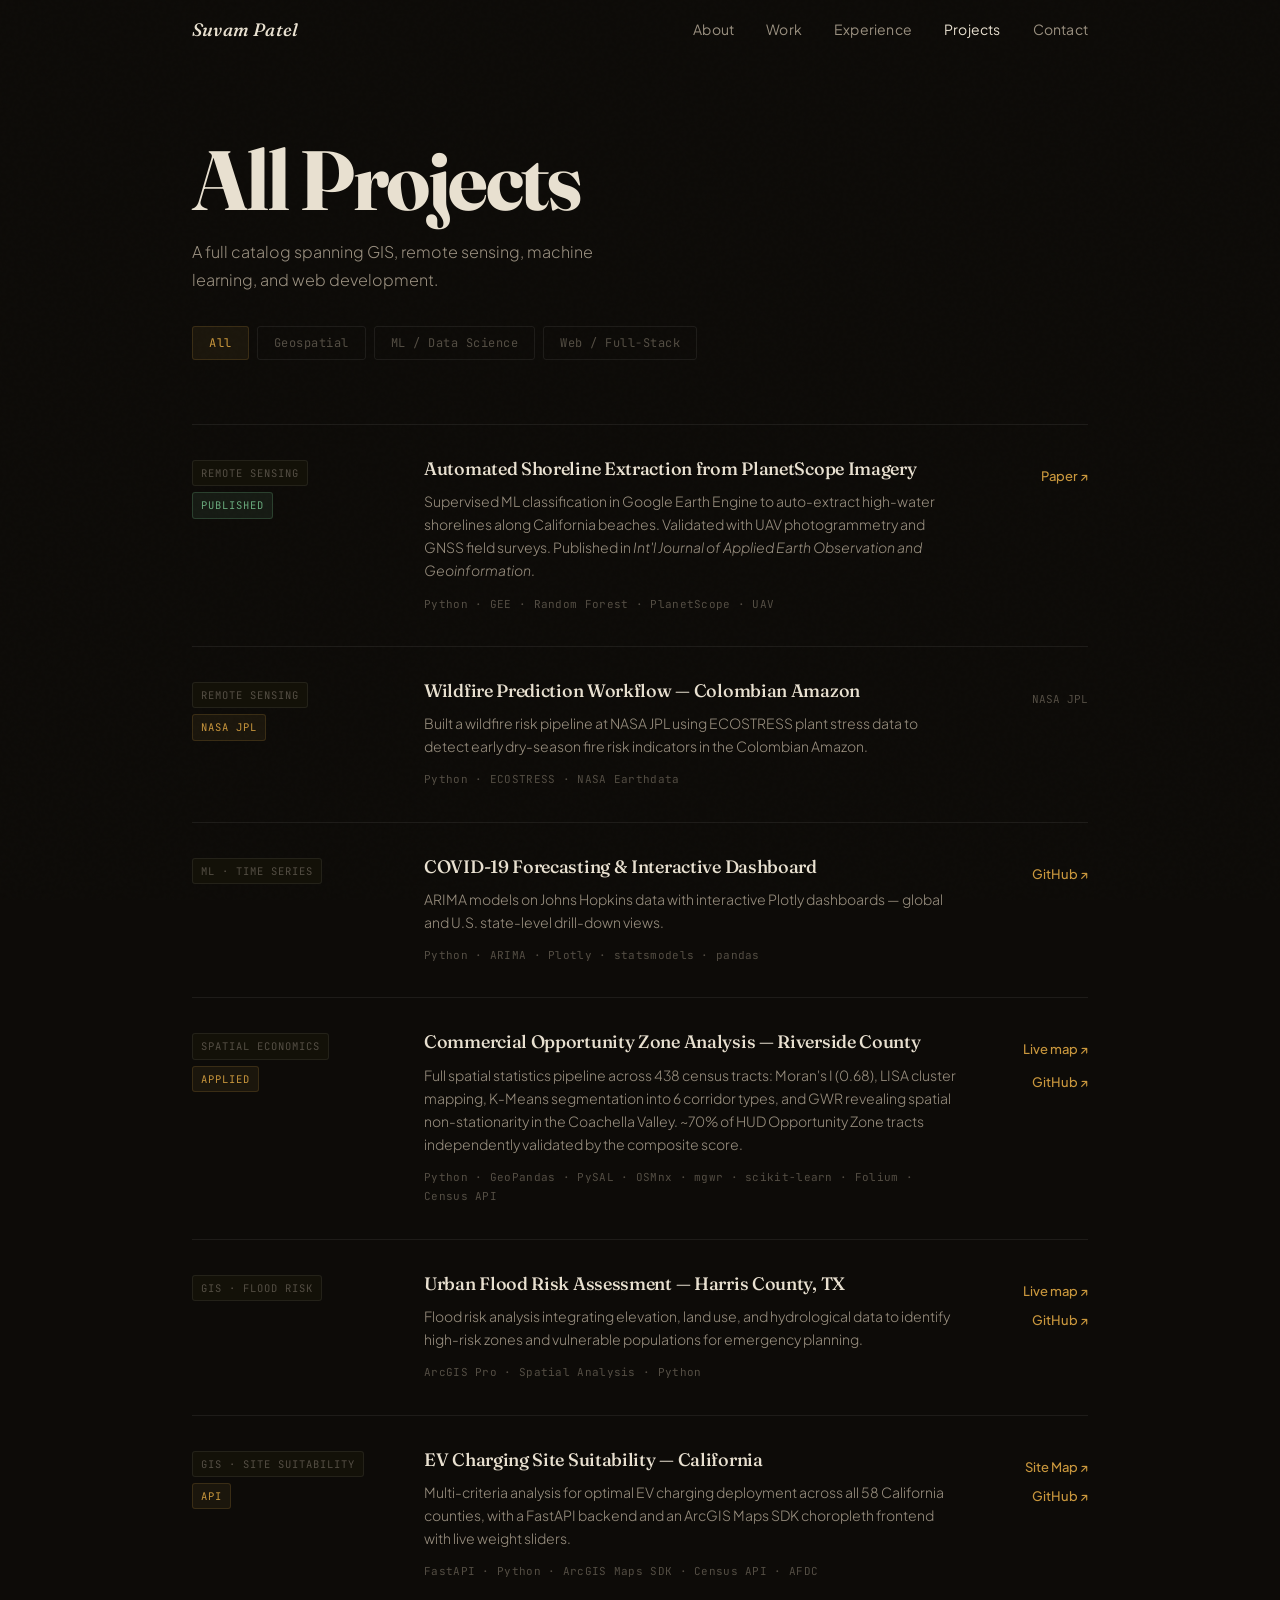
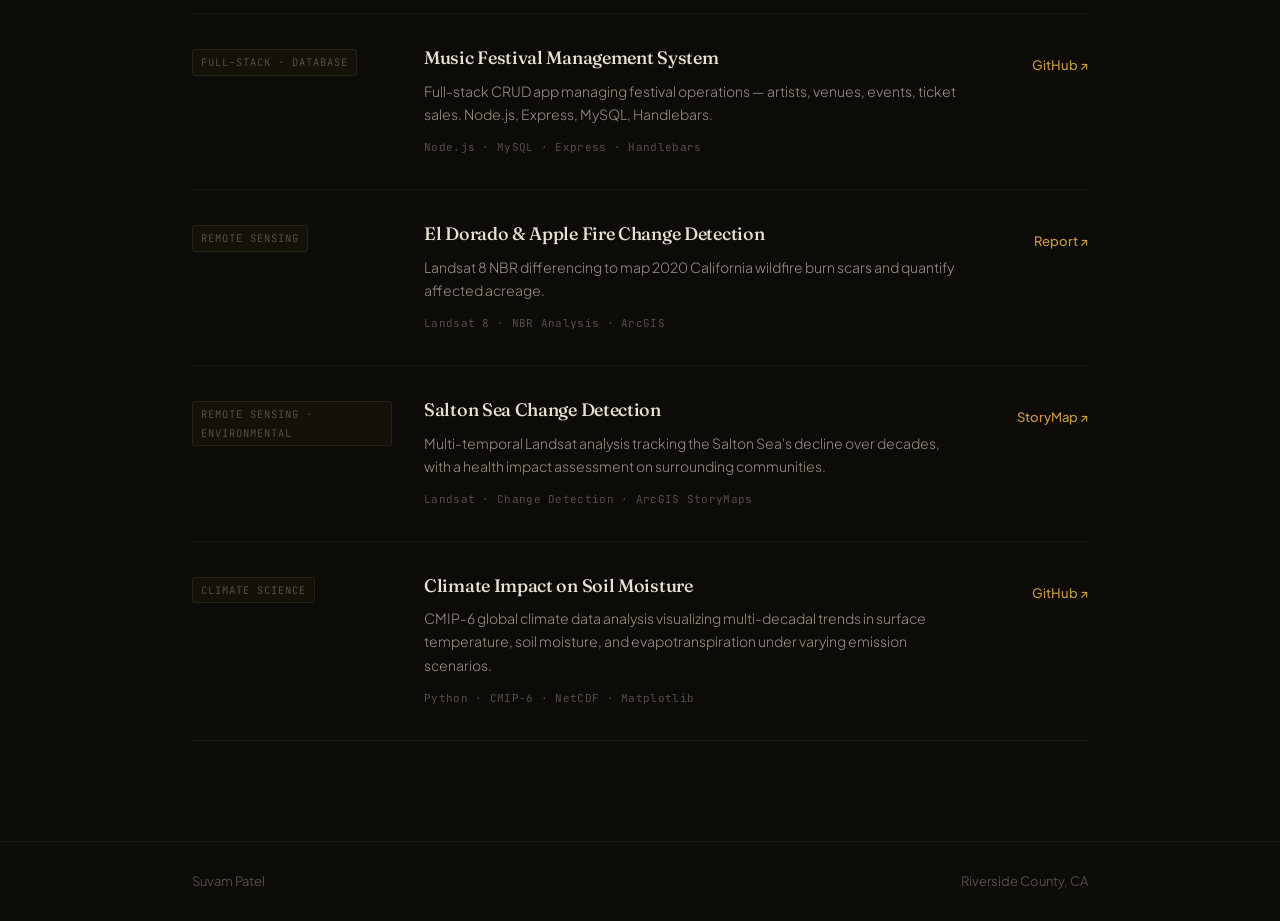
==== projects.html @ 7f9cf616 "Complete website revamp to implement better design and shiowcase newer projects" ====
<!DOCTYPE html>
<html lang="en">
<head>
  <meta charset="UTF-8" />
  <meta name="viewport" content="width=device-width, initial-scale=1.0" />
  <title>Projects — Suvam Patel</title>
  <link rel="preconnect" href="https://fonts.googleapis.com" />
  <link rel="preconnect" href="https://fonts.gstatic.com" crossorigin />
  <link href="https://fonts.googleapis.com/css2?family=Fraunces:ital,opsz,wght@0,9..144,300;0,9..144,500;0,9..144,700;1,9..144,300;1,9..144,500&family=Plus+Jakarta+Sans:wght@300;400;500;600&family=JetBrains+Mono:wght@400&display=swap" rel="stylesheet" />
  <link rel="stylesheet" href="styles.css" />
</head>
<body>

  <nav id="main-nav">
    <div class="nav-inner">
      <a href="index.html" class="nav-logo">Suvam Patel</a>
      <div class="nav-links">
        <a href="index.html#about">About</a>
        <a href="index.html#work">Work</a>
        <a href="index.html#experience">Experience</a>
        <a href="projects.html" class="active">Projects</a>
        <a href="index.html#contact">Contact</a>
      </div>
      <button class="mobile-menu-btn" id="mobile-menu-btn" aria-label="Toggle menu">
        <span></span><span></span><span></span>
      </button>
    </div>
  </nav>

  <div class="mobile-menu" id="mobile-menu">
    <a href="index.html#about">About</a>
    <a href="index.html#work">Work</a>
    <a href="index.html#experience">Experience</a>
    <a href="projects.html">Projects</a>
    <a href="index.html#contact">Contact</a>
  </div>

  <section class="archive-section">
    <div class="container">
      <div class="archive-header fade-in">
        <h1>All Projects</h1>
        <p>A full catalog spanning GIS, remote sensing, machine learning, and web development.</p>
        <div class="filter-controls">
          <button class="filter-btn active" data-filter="all">All</button>
          <button class="filter-btn" data-filter="geospatial">Geospatial</button>
          <button class="filter-btn" data-filter="ml">ML / Data Science</button>
          <button class="filter-btn" data-filter="web">Web / Full-Stack</button>
        </div>
      </div>

      <div class="project-table" id="projects-grid">

        <div class="table-row fade-in" data-category="geospatial ml">
          <div class="table-meta">
            <span class="table-tag">Remote Sensing</span>
            <span class="table-tag tag-green">Published</span>
          </div>
          <div class="table-content">
            <h3>Automated Shoreline Extraction from PlanetScope Imagery</h3>
            <p>Supervised ML classification in Google Earth Engine to auto-extract high-water shorelines along California beaches. Validated with UAV photogrammetry and GNSS field surveys. Published in <em>Int'l Journal of Applied Earth Observation and Geoinformation</em>.</p>
            <div class="table-stack">Python · GEE · Random Forest · PlanetScope · UAV</div>
          </div>
          <div class="table-links">
            <a href="https://www.sciencedirect.com/science/article/pii/S1569843226000890" target="_blank">Paper ↗</a>
          </div>
        </div>

        <div class="table-row fade-in" data-category="geospatial ml">
          <div class="table-meta">
            <span class="table-tag">Remote Sensing</span>
            <span class="table-tag tag-amber">NASA JPL</span>
          </div>
          <div class="table-content">
            <h3>Wildfire Prediction Workflow — Colombian Amazon</h3>
            <p>Built a wildfire risk pipeline at NASA JPL using ECOSTRESS plant stress data to detect early dry-season fire risk indicators in the Colombian Amazon.</p>
            <div class="table-stack">Python · ECOSTRESS · NASA Earthdata</div>
          </div>
          <div class="table-links">
            <span class="table-org">NASA JPL</span>
          </div>
        </div>

        <div class="table-row fade-in" data-category="ml">
          <div class="table-meta">
            <span class="table-tag">ML · Time Series</span>
          </div>
          <div class="table-content">
            <h3>COVID-19 Forecasting &amp; Interactive Dashboard</h3>
            <p>ARIMA models on Johns Hopkins data with interactive Plotly dashboards — global and U.S. state-level drill-down views.</p>
            <div class="table-stack">Python · ARIMA · Plotly · statsmodels · pandas</div>
          </div>
          <div class="table-links">
            <a href="https://github.com/Suvamp/Springboard-Capstone-3" target="_blank">GitHub ↗</a>
          </div>
        </div>

        <div class="table-row fade-in" data-category="geospatial ml">
          <div class="table-meta">
            <span class="table-tag">Spatial Economics</span>
            <span class="table-tag tag-amber">Applied</span>
          </div>
          <div class="table-content">
            <h3>Commercial Opportunity Zone Analysis — Riverside County</h3>
            <p>Full spatial statistics pipeline across 438 census tracts: Moran's I (0.68), LISA cluster mapping, K-Means segmentation into 6 corridor types, and GWR revealing spatial non-stationarity in the Coachella Valley. ~70% of HUD Opportunity Zone tracts independently validated by the composite score.</p>
            <div class="table-stack">Python · GeoPandas · PySAL · OSMnx · mgwr · scikit-learn · Folium · Census API</div>
          </div>
          <div class="table-links">
            <a href="https://suvamp.github.io/riverside-county-economic-opportunity/outputs/riverside_opportunity_map.html" target="_blank">Live map ↗</a>
            <a href="https://github.com/Suvamp/riverside-county-economic-opportunity" target="_blank" style="display:block;margin-top:8px">GitHub ↗</a>
          </div>
        </div>

        <div class="table-row fade-in" data-category="geospatial">
          <div class="table-meta">
            <span class="table-tag">GIS · Flood Risk</span>
          </div>
          <div class="table-content">
            <h3>Urban Flood Risk Assessment — Harris County, TX</h3>
            <p>Flood risk analysis integrating elevation, land use, and hydrological data to identify high-risk zones and vulnerable populations for emergency planning.</p>
            <div class="table-stack">ArcGIS Pro · Spatial Analysis · Python</div>
          </div>
          <div class="table-links">
            <a href="https://suvamp.github.io/urban-flood-risk-harris-county/outputs/flood_vulnerability_harris_county.html" target="_blank">Live map ↗</a>
            <a href="https://github.com/Suvamp/urban-flood-risk-harris-county" target="_blank">GitHub ↗</a>
          </div>
        </div>

        <div class="table-row fade-in" data-category="geospatial ml">
          <div class="table-meta">
            <span class="table-tag">GIS · Site Suitability</span>
            <span class="table-tag tag-amber">API</span>
          </div>
          <div class="table-content">
            <h3>EV Charging Site Suitability — California</h3>
            <p>Multi-criteria analysis for optimal EV charging deployment across all 58 California counties, with a FastAPI backend and an ArcGIS Maps SDK choropleth frontend with live weight sliders.</p>
            <div class="table-stack">FastAPI · Python · ArcGIS Maps SDK · Census API · AFDC</div>
          </div>
          <div class="table-links">
            <a href="https://drive.google.com/file/d/1-9dDOX4KlTbAX_Nhvs55E2ekhkO6lzM5/view" target="_blank">Site Map ↗</a>
            <a href="https://github.com/Suvamp/ev-charging-suitability-ca" target="_blank">GitHub ↗</a>
          </div>
        </div>

        <div class="table-row fade-in" data-category="web">
          <div class="table-meta">
            <span class="table-tag">Full-Stack · Database</span>
          </div>
          <div class="table-content">
            <h3>Music Festival Management System</h3>
            <p>Full-stack CRUD app managing festival operations — artists, venues, events, ticket sales. Node.js, Express, MySQL, Handlebars.</p>
            <div class="table-stack">Node.js · MySQL · Express · Handlebars</div>
          </div>
          <div class="table-links">
            <a href="https://github.com/Suvamp/music-festival-management-cs340" target="_blank">GitHub ↗</a>
          </div>
        </div>

        <div class="table-row fade-in" data-category="geospatial ml">
          <div class="table-meta">
            <span class="table-tag">Remote Sensing</span>
          </div>
          <div class="table-content">
            <h3>El Dorado &amp; Apple Fire Change Detection</h3>
            <p>Landsat 8 NBR differencing to map 2020 California wildfire burn scars and quantify affected acreage.</p>
            <div class="table-stack">Landsat 8 · NBR Analysis · ArcGIS</div>
          </div>
          <div class="table-links">
            <a href="https://docs.google.com/document/d/1QT8m4PA0OmTmG7QIvuTVSIxr2TTD8AZc/edit" target="_blank">Report ↗</a>
          </div>
        </div>

        <div class="table-row fade-in" data-category="geospatial">
          <div class="table-meta">
            <span class="table-tag">Remote Sensing · Environmental</span>
          </div>
          <div class="table-content">
            <h3>Salton Sea Change Detection</h3>
            <p>Multi-temporal Landsat analysis tracking the Salton Sea's decline over decades, with a health impact assessment on surrounding communities.</p>
            <div class="table-stack">Landsat · Change Detection · ArcGIS StoryMaps</div>
          </div>
          <div class="table-links">
            <a href="https://storymaps.arcgis.com/stories/570a3bedf6514c26bbaa29a60c8576bd" target="_blank">StoryMap ↗</a>
          </div>
        </div>

        <div class="table-row fade-in" data-category="ml">
          <div class="table-meta">
            <span class="table-tag">Climate Science</span>
          </div>
          <div class="table-content">
            <h3>Climate Impact on Soil Moisture</h3>
            <p>CMIP-6 global climate data analysis visualizing multi-decadal trends in surface temperature, soil moisture, and evapotranspiration under varying emission scenarios.</p>
            <div class="table-stack">Python · CMIP-6 · NetCDF · Matplotlib</div>
          </div>
          <div class="table-links">
            <a href="https://github.com/Suvamp/Project-Analysis-of-surface-air-temperature-effect-on-soil-moisture-andevapotranspiration-rate" target="_blank">GitHub ↗</a>
          </div>
        </div>

      </div>
    </div>
  </section>

  <footer>
    <div class="container footer-inner">
      <span>Suvam Patel</span>
      <span>Riverside County, CA</span>
    </div>
  </footer>

  <script src="script.js"></script>
</body>
</html>
---- styles.css ----
/* ============================================================
   DESIGN SYSTEM
   Warm dark charcoal · Amber/ochre accent · Fraunces + Plus Jakarta Sans
   Editorial, scientific, human — not SaaS landing page
   ============================================================ */

:root {
  --bg:            #0d0b08;
  --bg-raised:     #131108;
  --bg-card:       #181510;
  --border:        rgba(255, 255, 255, 0.07);
  --border-warm:   rgba(201, 151, 61, 0.18);
  --accent:        #c9973d;
  --accent-light:  #e2b563;
  --accent-dim:    rgba(201, 151, 61, 0.08);
  --green:         #6aab7e;
  --green-dim:     rgba(106, 171, 126, 0.1);
  --green-border:  rgba(106, 171, 126, 0.25);
  --text-primary:  #e8e0d0;
  --text-secondary:#9a9080;
  --text-muted:    #544e44;
  --nav-h:         60px;
  --max-w:         960px;
}

*, *::before, *::after { margin: 0; padding: 0; box-sizing: border-box; }
html { scroll-behavior: smooth; }

body {
  font-family: 'Plus Jakarta Sans', -apple-system, sans-serif;
  background: var(--bg);
  color: var(--text-primary);
  font-size: 17px;
  line-height: 1.75;
  overflow-x: hidden;
}

/* Very subtle warm texture — paper-like grain */
body::after {
  content: '';
  position: fixed;
  inset: 0;
  background-image: url("data:image/svg+xml,%3Csvg viewBox='0 0 256 256' xmlns='http://www.w3.org/2000/svg'%3E%3Cfilter id='noise'%3E%3CfeTurbulence type='fractalNoise' baseFrequency='0.9' numOctaves='4' stitchTiles='stitch'/%3E%3C/filter%3E%3Crect width='100%25' height='100%25' filter='url(%23noise)' opacity='0.03'/%3E%3C/svg%3E");
  pointer-events: none;
  z-index: 0;
  opacity: 0.4;
}

/* ============================================================
   LAYOUT
   ============================================================ */

.container {
  max-width: var(--max-w);
  margin: 0 auto;
  padding: 0 32px;
  position: relative;
  z-index: 1;
}

/* ============================================================
   NAVIGATION
   ============================================================ */

#main-nav {
  position: fixed;
  top: 0; left: 0; right: 0;
  height: var(--nav-h);
  z-index: 200;
  transition: background 0.4s, border-color 0.4s;
  border-bottom: 1px solid transparent;
}

#main-nav.scrolled {
  background: rgba(13, 11, 8, 0.92);
  backdrop-filter: blur(14px);
  border-color: var(--border);
}

.nav-inner {
  max-width: var(--max-w);
  margin: 0 auto;
  padding: 0 32px;
  height: 100%;
  display: flex;
  align-items: center;
  justify-content: space-between;
}

.nav-logo {
  font-family: 'Fraunces', serif;
  font-weight: 500;
  font-size: 18px;
  color: var(--text-primary);
  text-decoration: none;
  font-style: italic;
  letter-spacing: 0.2px;
  transition: color 0.2s;
}
.nav-logo:hover { color: var(--accent-light); }

.nav-links {
  display: flex;
  align-items: center;
  gap: 32px;
}
.nav-links a {
  font-size: 14px;
  font-weight: 400;
  color: var(--text-secondary);
  text-decoration: none;
  transition: color 0.2s;
  letter-spacing: 0.2px;
}
.nav-links a:hover,
.nav-links a.active { color: var(--text-primary); }

.mobile-menu-btn {
  display: none;
  background: none;
  border: none;
  cursor: pointer;
  flex-direction: column;
  gap: 5px;
  padding: 6px;
}
.mobile-menu-btn span {
  display: block;
  width: 22px; height: 1.5px;
  background: var(--text-secondary);
  border-radius: 1px;
  transition: transform 0.3s, opacity 0.3s;
}

.mobile-menu {
  display: none;
  position: fixed;
  top: var(--nav-h);
  left: 0; right: 0;
  background: rgba(13, 11, 8, 0.97);
  backdrop-filter: blur(14px);
  border-bottom: 1px solid var(--border);
  padding: 20px 32px;
  z-index: 199;
  flex-direction: column;
  gap: 0;
}
.mobile-menu.open { display: flex; }
.mobile-menu a {
  font-size: 17px;
  color: var(--text-secondary);
  text-decoration: none;
  padding: 14px 0;
  border-bottom: 1px solid var(--border);
  transition: color 0.2s;
}
.mobile-menu a:last-child { border-bottom: none; }
.mobile-menu a:hover { color: var(--text-primary); }

/* ============================================================
   HERO
   ============================================================ */

#hero {
  min-height: 100vh;
  display: flex;
  flex-direction: column;
  justify-content: center;
  padding: calc(var(--nav-h) + 80px) 32px 80px;
  position: relative;
  z-index: 1;
}

.hero-inner {
  max-width: var(--max-w);
  margin: 0 auto;
  width: 100%;
}

.hero-eyebrow {
  font-family: 'JetBrains Mono', monospace;
  font-size: 12px;
  text-transform: uppercase;
  letter-spacing: 3px;
  color: var(--accent);
  margin-bottom: 28px;
  opacity: 0;
  animation: fade-up 0.7s 0.1s forwards;
}

.hero-name {
  font-family: 'Fraunces', serif;
  font-weight: 700;
  font-size: clamp(72px, 12vw, 138px);
  line-height: 0.9;
  letter-spacing: -2px;
  color: var(--text-primary);
  margin-bottom: 40px;
  opacity: 0;
  animation: fade-up 0.7s 0.2s forwards;
}
.hero-name em {
  font-style: italic;
  font-weight: 300;
  color: var(--accent-light);
}

.hero-sub {
  font-size: 20px;
  font-weight: 300;
  color: var(--text-secondary);
  max-width: 540px;
  line-height: 1.7;
  margin-bottom: 44px;
  opacity: 0;
  animation: fade-up 0.7s 0.35s forwards;
}

.hero-cta {
  display: flex;
  gap: 16px;
  flex-wrap: wrap;
  opacity: 0;
  animation: fade-up 0.7s 0.45s forwards;
}

.btn-primary {
  display: inline-block;
  background: var(--accent);
  color: var(--bg);
  font-weight: 600;
  font-size: 14px;
  padding: 12px 28px;
  border-radius: 4px;
  text-decoration: none;
  letter-spacing: 0.2px;
  transition: background 0.2s, transform 0.2s;
}
.btn-primary:hover {
  background: var(--accent-light);
  transform: translateY(-1px);
}

.btn-ghost {
  display: inline-block;
  background: transparent;
  color: var(--text-secondary);
  font-weight: 400;
  font-size: 14px;
  padding: 12px 0;
  text-decoration: none;
  border-bottom: 1px solid var(--border);
  transition: color 0.2s, border-color 0.2s;
  letter-spacing: 0.2px;
}
.btn-ghost:hover {
  color: var(--text-primary);
  border-color: var(--text-secondary);
}

.hero-rule {
  position: absolute;
  bottom: 0;
  left: 0; right: 0;
  height: 1px;
  background: linear-gradient(to right, transparent, var(--border-warm), transparent);
}

@keyframes fade-up {
  from { opacity: 0; transform: translateY(18px); }
  to   { opacity: 1; transform: translateY(0); }
}

/* ============================================================
   ABOUT
   ============================================================ */

#about {
  padding: 100px 0;
  border-bottom: 1px solid var(--border);
  position: relative;
  z-index: 1;
}

.about-grid {
  display: grid;
  grid-template-columns: 220px 1fr;
  gap: 72px;
  align-items: start;
}

.about-sidebar {
  padding-top: 6px;
}
.sidebar-item {
  font-size: 13px;
  line-height: 1.5;
  color: var(--text-muted);
  margin-bottom: 20px;
  padding-bottom: 20px;
  border-bottom: 1px solid var(--border);
}
.sidebar-item:last-child { border-bottom: none; margin-bottom: 0; }
.sidebar-item span { color: var(--text-secondary); }

.about-body h2 {
  font-family: 'Fraunces', serif;
  font-weight: 500;
  font-size: clamp(28px, 4vw, 38px);
  color: var(--text-primary);
  margin-bottom: 28px;
  letter-spacing: -0.5px;
  line-height: 1.2;
}

.about-body p {
  color: var(--text-secondary);
  margin-bottom: 18px;
  font-weight: 300;
}

.skills-prose {
  margin-top: 28px;
  padding-top: 28px;
  border-top: 1px solid var(--border);
}
.skills-prose p {
  font-size: 15px;
  color: var(--text-secondary);
  font-weight: 300;
}
.skills-prose strong {
  color: var(--text-primary);
  font-weight: 500;
}

/* ============================================================
   WORK / PROJECTS (flagship)
   ============================================================ */

#work {
  padding: 100px 0;
  border-bottom: 1px solid var(--border);
  position: relative;
  z-index: 1;
}

.section-heading {
  font-family: 'Fraunces', serif;
  font-weight: 500;
  font-size: clamp(28px, 4vw, 38px);
  color: var(--text-primary);
  margin-bottom: 64px;
  letter-spacing: -0.5px;
}

.project-block {
  border-top: 1px solid var(--border);
  padding: 52px 0;
  transition: border-color 0.3s;
}
.project-block:last-of-type { border-bottom: 1px solid var(--border); }
.project-block:hover { border-top-color: var(--border-warm); }

.project-header { margin-bottom: 28px; }

.project-meta-line {
  display: flex;
  gap: 10px;
  margin-bottom: 16px;
  flex-wrap: wrap;
}

.project-tag {
  font-family: 'JetBrains Mono', monospace;
  font-size: 11px;
  text-transform: uppercase;
  letter-spacing: 1.5px;
  color: var(--text-muted);
  padding: 3px 10px;
  border: 1px solid var(--border);
  border-radius: 3px;
  background: var(--bg-raised);
}
.tag-green { color: var(--green); border-color: var(--green-border); background: var(--green-dim); }
.tag-amber { color: var(--accent); border-color: var(--border-warm); background: var(--accent-dim); }

.project-block h3 {
  font-family: 'Fraunces', serif;
  font-weight: 500;
  font-size: clamp(22px, 3.5vw, 32px);
  color: var(--text-primary);
  letter-spacing: -0.5px;
  line-height: 1.2;
}

.project-body {
  display: grid;
  grid-template-columns: 1fr 160px;
  gap: 48px;
  align-items: start;
}

.project-description p {
  color: var(--text-secondary);
  font-weight: 300;
  margin-bottom: 14px;
}
.project-description em { font-style: italic; color: var(--text-primary); }

.project-stack {
  margin-top: 20px;
  font-family: 'JetBrains Mono', monospace;
  font-size: 12px;
  color: var(--text-muted);
  letter-spacing: 0.3px;
  line-height: 1.8;
}

.project-links { padding-top: 4px; }
.project-link {
  display: block;
  font-size: 14px;
  font-weight: 500;
  color: var(--accent);
  text-decoration: none;
  border-bottom: 1px solid var(--border-warm);
  padding-bottom: 6px;
  margin-bottom: 10px;
  transition: color 0.2s;
}
.project-link:hover { color: var(--accent-light); }
.project-link-org {
  font-family: 'JetBrains Mono', monospace;
  font-size: 11px;
  color: var(--text-muted);
  letter-spacing: 0.5px;
}

.all-projects-row {
  padding-top: 52px;
  text-align: right;
}

/* ============================================================
   EXPERIENCE
   ============================================================ */

#experience {
  padding: 100px 0;
  border-bottom: 1px solid var(--border);
  position: relative;
  z-index: 1;
}

.experience-list { margin-top: 64px; }

.exp-item {
  display: grid;
  grid-template-columns: 230px 1fr;
  gap: 48px;
  padding: 36px 0;
  border-top: 1px solid var(--border);
}
.exp-item:last-child { border-bottom: 1px solid var(--border); }

.exp-role {
  font-family: 'Fraunces', serif;
  font-weight: 500;
  font-size: 17px;
  color: var(--text-primary);
  margin-bottom: 6px;
  line-height: 1.3;
}
.exp-org {
  font-size: 13px;
  color: var(--text-secondary);
  margin-bottom: 8px;
  line-height: 1.5;
}
.highlight-org { color: var(--accent); }
.exp-date {
  font-family: 'JetBrains Mono', monospace;
  font-size: 11.5px;
  color: var(--text-muted);
  letter-spacing: 0.3px;
}

.exp-right p {
  color: var(--text-secondary);
  font-size: 15px;
  font-weight: 300;
  margin-bottom: 14px;
}
.exp-tags {
  font-family: 'JetBrains Mono', monospace;
  font-size: 11px;
  color: var(--text-muted);
  letter-spacing: 0.5px;
  line-height: 2;
}

/* ============================================================
   CONTACT
   ============================================================ */

#contact {
  padding: 100px 0;
  position: relative;
  z-index: 1;
}

.contact-inner h2 {
  font-family: 'Fraunces', serif;
  font-weight: 500;
  font-size: clamp(32px, 5vw, 52px);
  color: var(--text-primary);
  margin-bottom: 20px;
  letter-spacing: -1px;
  line-height: 1.1;
}
.contact-inner p {
  color: var(--text-secondary);
  font-weight: 300;
  max-width: 500px;
  margin-bottom: 44px;
}

.contact-row {
  display: flex;
  flex-wrap: wrap;
  gap: 0;
  flex-direction: column;
  max-width: 480px;
}
.contact-item {
  display: flex;
  align-items: center;
  justify-content: space-between;
  font-size: 16px;
  color: var(--text-secondary);
  text-decoration: none;
  padding: 18px 0;
  border-bottom: 1px solid var(--border);
  transition: color 0.2s;
  font-weight: 300;
}
.contact-item::after { content: '↗'; font-size: 14px; color: var(--text-muted); }
.contact-item:hover { color: var(--text-primary); }
.contact-item:hover::after { color: var(--accent); }

/* ============================================================
   FOOTER
   ============================================================ */

footer {
  border-top: 1px solid var(--border);
  padding: 28px 0;
  position: relative;
  z-index: 1;
}
.footer-inner {
  display: flex;
  justify-content: space-between;
  align-items: center;
}
footer span {
  font-size: 13px;
  color: var(--text-muted);
}

/* ============================================================
   PROJECTS ARCHIVE
   ============================================================ */

.archive-section {
  padding: calc(var(--nav-h) + 80px) 0 100px;
  position: relative;
  z-index: 1;
}

.archive-header {
  margin-bottom: 64px;
}
.archive-header h1 {
  font-family: 'Fraunces', serif;
  font-weight: 700;
  font-size: clamp(48px, 8vw, 84px);
  color: var(--text-primary);
  letter-spacing: -2.5px;
  line-height: 0.95;
  margin-bottom: 18px;
}
.archive-header p {
  color: var(--text-secondary);
  font-size: 16px;
  font-weight: 300;
  margin-bottom: 32px;
  max-width: 440px;
}

.filter-controls {
  display: flex;
  gap: 8px;
  flex-wrap: wrap;
}
.filter-btn {
  font-family: 'JetBrains Mono', monospace;
  font-size: 12px;
  padding: 8px 16px;
  border-radius: 3px;
  border: 1px solid var(--border);
  background: transparent;
  color: var(--text-muted);
  cursor: pointer;
  transition: all 0.2s;
  letter-spacing: 0.5px;
}
.filter-btn:hover {
  border-color: var(--border-warm);
  color: var(--text-secondary);
}
.filter-btn.active {
  background: var(--accent-dim);
  border-color: var(--border-warm);
  color: var(--accent);
}

/* Table-style project list */
.project-table { }

.table-row {
  display: grid;
  grid-template-columns: 200px 1fr 100px;
  gap: 32px;
  align-items: start;
  padding: 32px 0;
  border-top: 1px solid var(--border);
  transition: border-top-color 0.3s;
}
.table-row:hover { border-top-color: var(--border-warm); }
.table-row.hidden { display: none; }
.table-row:last-child { border-bottom: 1px solid var(--border); }

.table-meta {
  display: flex;
  flex-direction: column;
  gap: 6px;
  padding-top: 3px;
}
.table-tag {
  font-family: 'JetBrains Mono', monospace;
  font-size: 10.5px;
  text-transform: uppercase;
  letter-spacing: 1px;
  color: var(--text-muted);
  padding: 3px 8px;
  border: 1px solid var(--border);
  border-radius: 3px;
  background: var(--bg-raised);
  width: fit-content;
}
.table-tag.tag-green { color: var(--green); border-color: var(--green-border); background: var(--green-dim); }
.table-tag.tag-amber { color: var(--accent); border-color: var(--border-warm); background: var(--accent-dim); }

.table-content h3 {
  font-family: 'Fraunces', serif;
  font-weight: 500;
  font-size: 18px;
  color: var(--text-primary);
  margin-bottom: 10px;
  letter-spacing: -0.3px;
  line-height: 1.3;
}
.table-content p {
  font-size: 14px;
  color: var(--text-secondary);
  font-weight: 300;
  margin-bottom: 12px;
  line-height: 1.65;
}
.table-content p em { font-style: italic; }
.table-stack {
  font-family: 'JetBrains Mono', monospace;
  font-size: 11px;
  color: var(--text-muted);
  letter-spacing: 0.3px;
}

.table-links { text-align: right; padding-top: 3px; }
.table-links a {
  font-size: 13px;
  font-weight: 500;
  color: var(--accent);
  text-decoration: none;
  transition: color 0.2s;
}
.table-links a:hover { color: var(--accent-light); }
.table-org {
  font-family: 'JetBrains Mono', monospace;
  font-size: 11px;
  color: var(--text-muted);
}

/* ============================================================
   FADE-IN
   ============================================================ */

.fade-in {
  opacity: 0;
  transform: translateY(20px);
  transition: opacity 0.6s ease, transform 0.6s ease;
}
.fade-in.visible { opacity: 1; transform: translateY(0); }

/* ============================================================
   RESPONSIVE
   ============================================================ */

@media (max-width: 800px) {
  .about-grid { grid-template-columns: 1fr; gap: 40px; }
  .about-sidebar { display: grid; grid-template-columns: 1fr 1fr; gap: 0; }
  .sidebar-item { border-bottom: 1px solid var(--border); border-right: none; padding-right: 0; }

  .project-body { grid-template-columns: 1fr; gap: 28px; }
  .project-links { text-align: left; }

  .exp-item { grid-template-columns: 1fr; gap: 16px; }

  .table-row { grid-template-columns: 1fr; gap: 12px; }
  .table-links { text-align: left; }

  .hero-name { letter-spacing: -1px; }
}

@media (max-width: 640px) {
  .container { padding: 0 20px; }
  .nav-links { display: none; }
  .mobile-menu-btn { display: flex; }

  #about, #work, #experience, #contact { padding: 64px 0; }
  .section-heading { margin-bottom: 40px; }
  .project-block { padding: 36px 0; }
  .exp-item { padding: 28px 0; }

  .hero-name { font-size: clamp(60px, 18vw, 90px); }
  .hero-sub { font-size: 17px; }
}
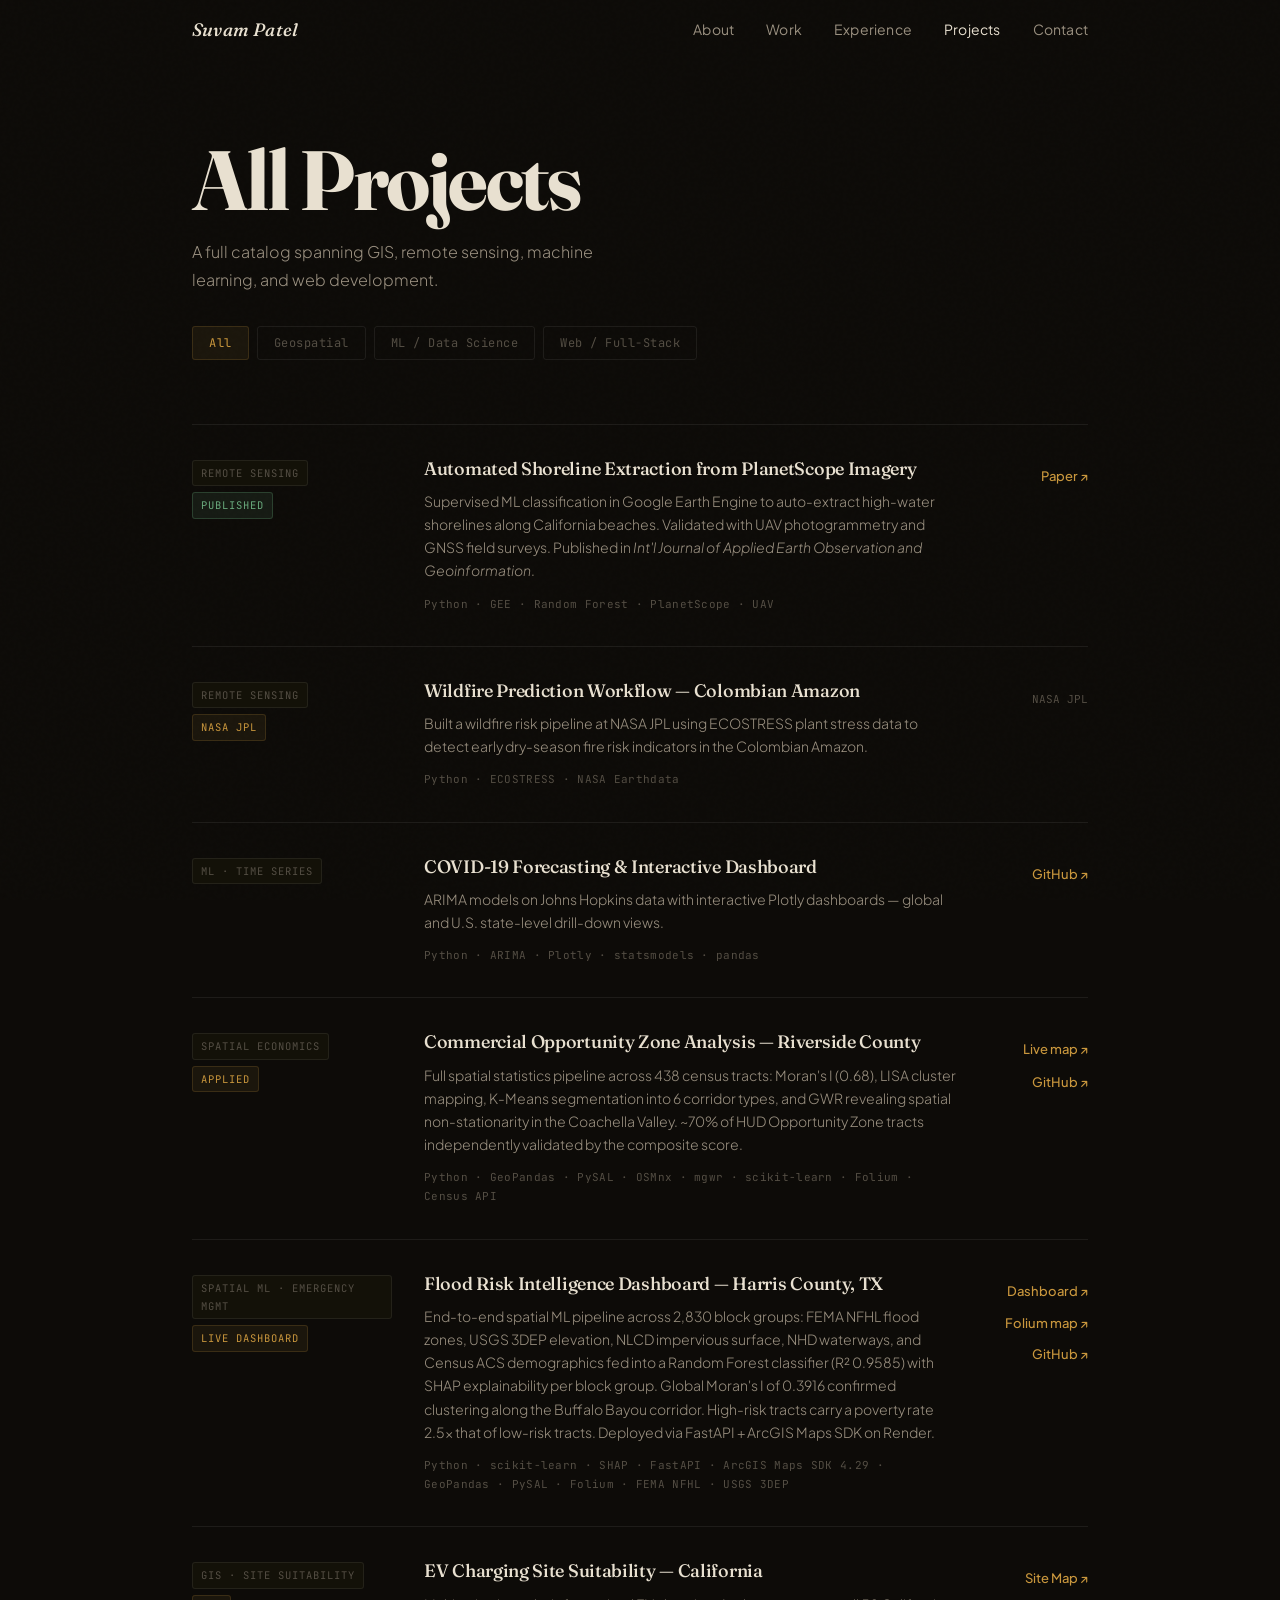
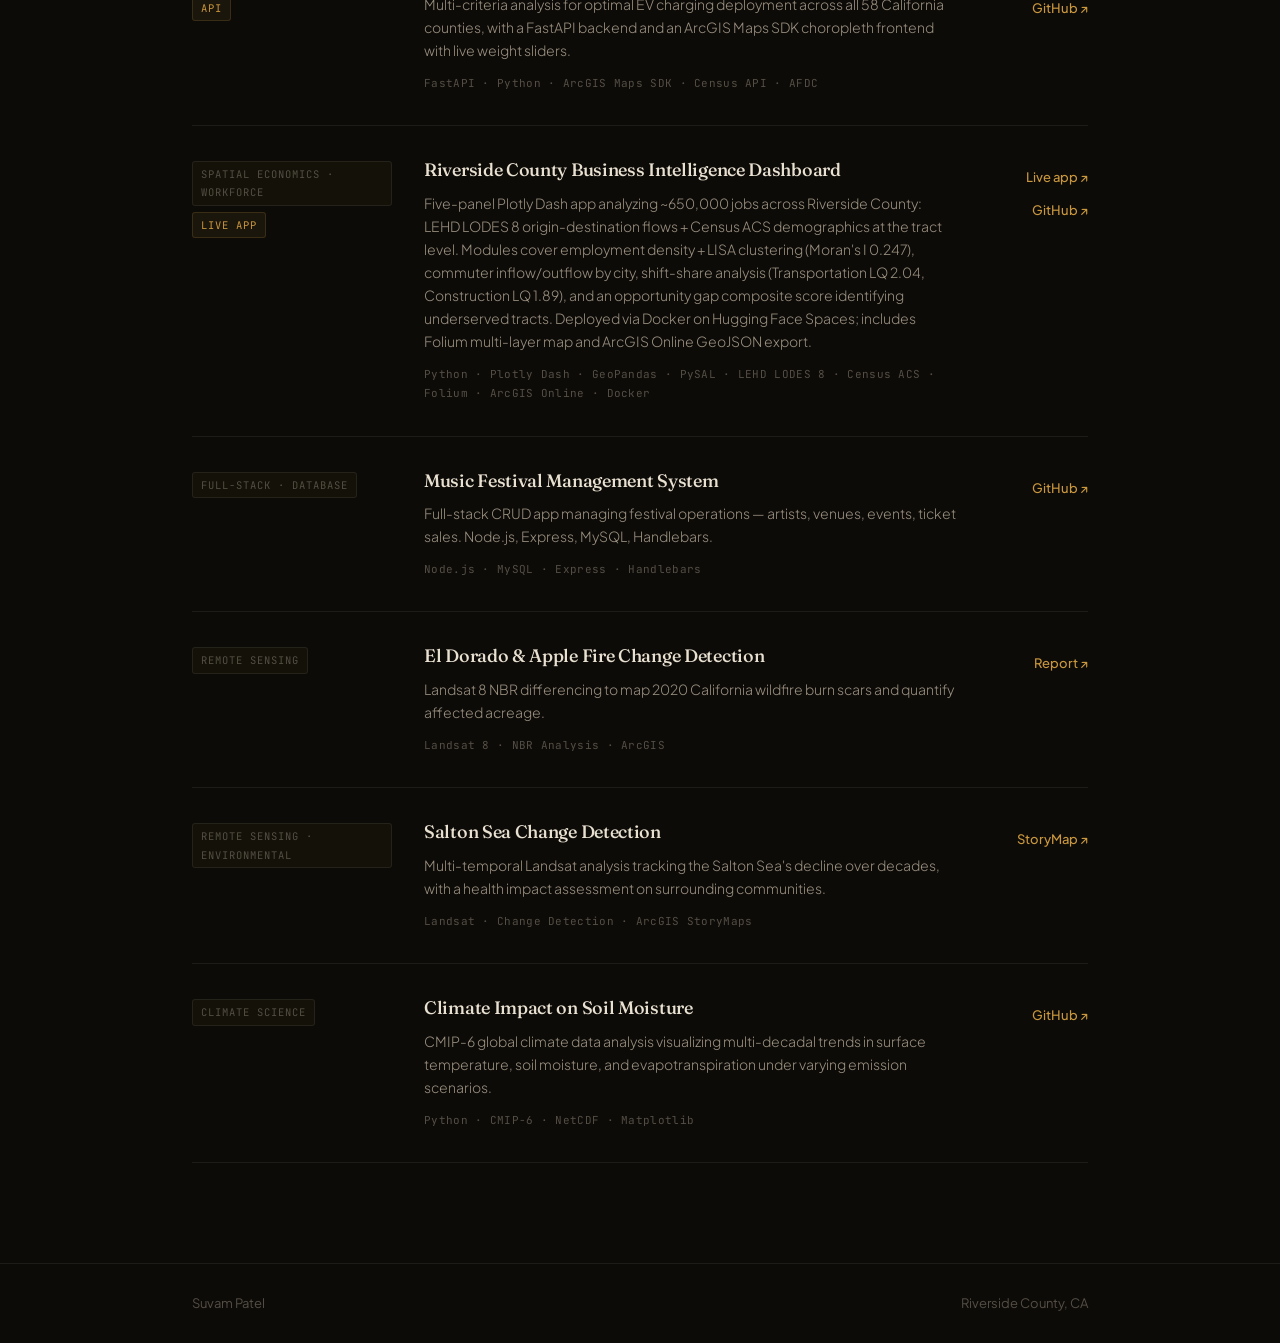
==== commit a26f591f: "Updated projects page" ====
--- a/projects.html
+++ b/projects.html
@@ -110,18 +110,20 @@
           </div>
         </div>
 
-        <div class="table-row fade-in" data-category="geospatial">
-          <div class="table-meta">
-            <span class="table-tag">GIS · Flood Risk</span>
-          </div>
-          <div class="table-content">
-            <h3>Urban Flood Risk Assessment — Harris County, TX</h3>
-            <p>Flood risk analysis integrating elevation, land use, and hydrological data to identify high-risk zones and vulnerable populations for emergency planning.</p>
-            <div class="table-stack">ArcGIS Pro · Spatial Analysis · Python</div>
-          </div>
-          <div class="table-links">
-            <a href="https://suvamp.github.io/urban-flood-risk-harris-county/outputs/flood_vulnerability_harris_county.html" target="_blank">Live map ↗</a>
-            <a href="https://github.com/Suvamp/urban-flood-risk-harris-county" target="_blank">GitHub ↗</a>
+        <div class="table-row fade-in" data-category="geospatial ml">
+          <div class="table-meta">
+            <span class="table-tag">Spatial ML · Emergency Mgmt</span>
+            <span class="table-tag tag-amber">Live dashboard</span>
+          </div>
+          <div class="table-content">
+            <h3>Flood Risk Intelligence Dashboard — Harris County, TX</h3>
+            <p>End-to-end spatial ML pipeline across 2,830 block groups: FEMA NFHL flood zones, USGS 3DEP elevation, NLCD impervious surface, NHD waterways, and Census ACS demographics fed into a Random Forest classifier (R² 0.9585) with SHAP explainability per block group. Global Moran's I of 0.3916 confirmed clustering along the Buffalo Bayou corridor. High-risk tracts carry a poverty rate 2.5× that of low-risk tracts. Deployed via FastAPI + ArcGIS Maps SDK on Render.</p>
+            <div class="table-stack">Python · scikit-learn · SHAP · FastAPI · ArcGIS Maps SDK 4.29 · GeoPandas · PySAL · Folium · FEMA NFHL · USGS 3DEP</div>
+          </div>
+          <div class="table-links">
+            <a href="https://flood-risk-dashboard-wdjy.onrender.com/" target="_blank">Dashboard ↗</a>
+            <a href="https://suvamp.github.io/urban-flood-risk-harris-county/outputs/flood_vulnerability_harris_county.html" target="_blank" style="display:block;margin-top:8px">Folium map ↗</a>
+            <a href="https://github.com/Suvamp/urban-flood-risk-harris-county" target="_blank" style="display:block;margin-top:8px">GitHub ↗</a>
           </div>
         </div>
 
@@ -138,6 +140,22 @@
           <div class="table-links">
             <a href="https://drive.google.com/file/d/1-9dDOX4KlTbAX_Nhvs55E2ekhkO6lzM5/view" target="_blank">Site Map ↗</a>
             <a href="https://github.com/Suvamp/ev-charging-suitability-ca" target="_blank">GitHub ↗</a>
+          </div>
+        </div>
+
+        <div class="table-row fade-in" data-category="geospatial ml">
+          <div class="table-meta">
+            <span class="table-tag">Spatial Economics · Workforce</span>
+            <span class="table-tag tag-amber">Live app</span>
+          </div>
+          <div class="table-content">
+            <h3>Riverside County Business Intelligence Dashboard</h3>
+            <p>Five-panel Plotly Dash app analyzing ~650,000 jobs across Riverside County: LEHD LODES 8 origin-destination flows + Census ACS demographics at the tract level. Modules cover employment density + LISA clustering (Moran's I 0.247), commuter inflow/outflow by city, shift-share analysis (Transportation LQ 2.04, Construction LQ 1.89), and an opportunity gap composite score identifying underserved tracts. Deployed via Docker on Hugging Face Spaces; includes Folium multi-layer map and ArcGIS Online GeoJSON export.</p>
+            <div class="table-stack">Python · Plotly Dash · GeoPandas · PySAL · LEHD LODES 8 · Census ACS · Folium · ArcGIS Online · Docker</div>
+          </div>
+          <div class="table-links">
+            <a href="https://huggingface.co/spaces/darthsuvius/rv-bi-dashboard" target="_blank">Live app ↗</a>
+            <a href="https://github.com/Suvamp/riverside-county-business-intelligence-dashboard" target="_blank" style="display:block;margin-top:8px">GitHub ↗</a>
           </div>
         </div>
 
@@ -210,4 +228,4 @@
 
   <script src="script.js"></script>
 </body>
-</html>
+</html>
